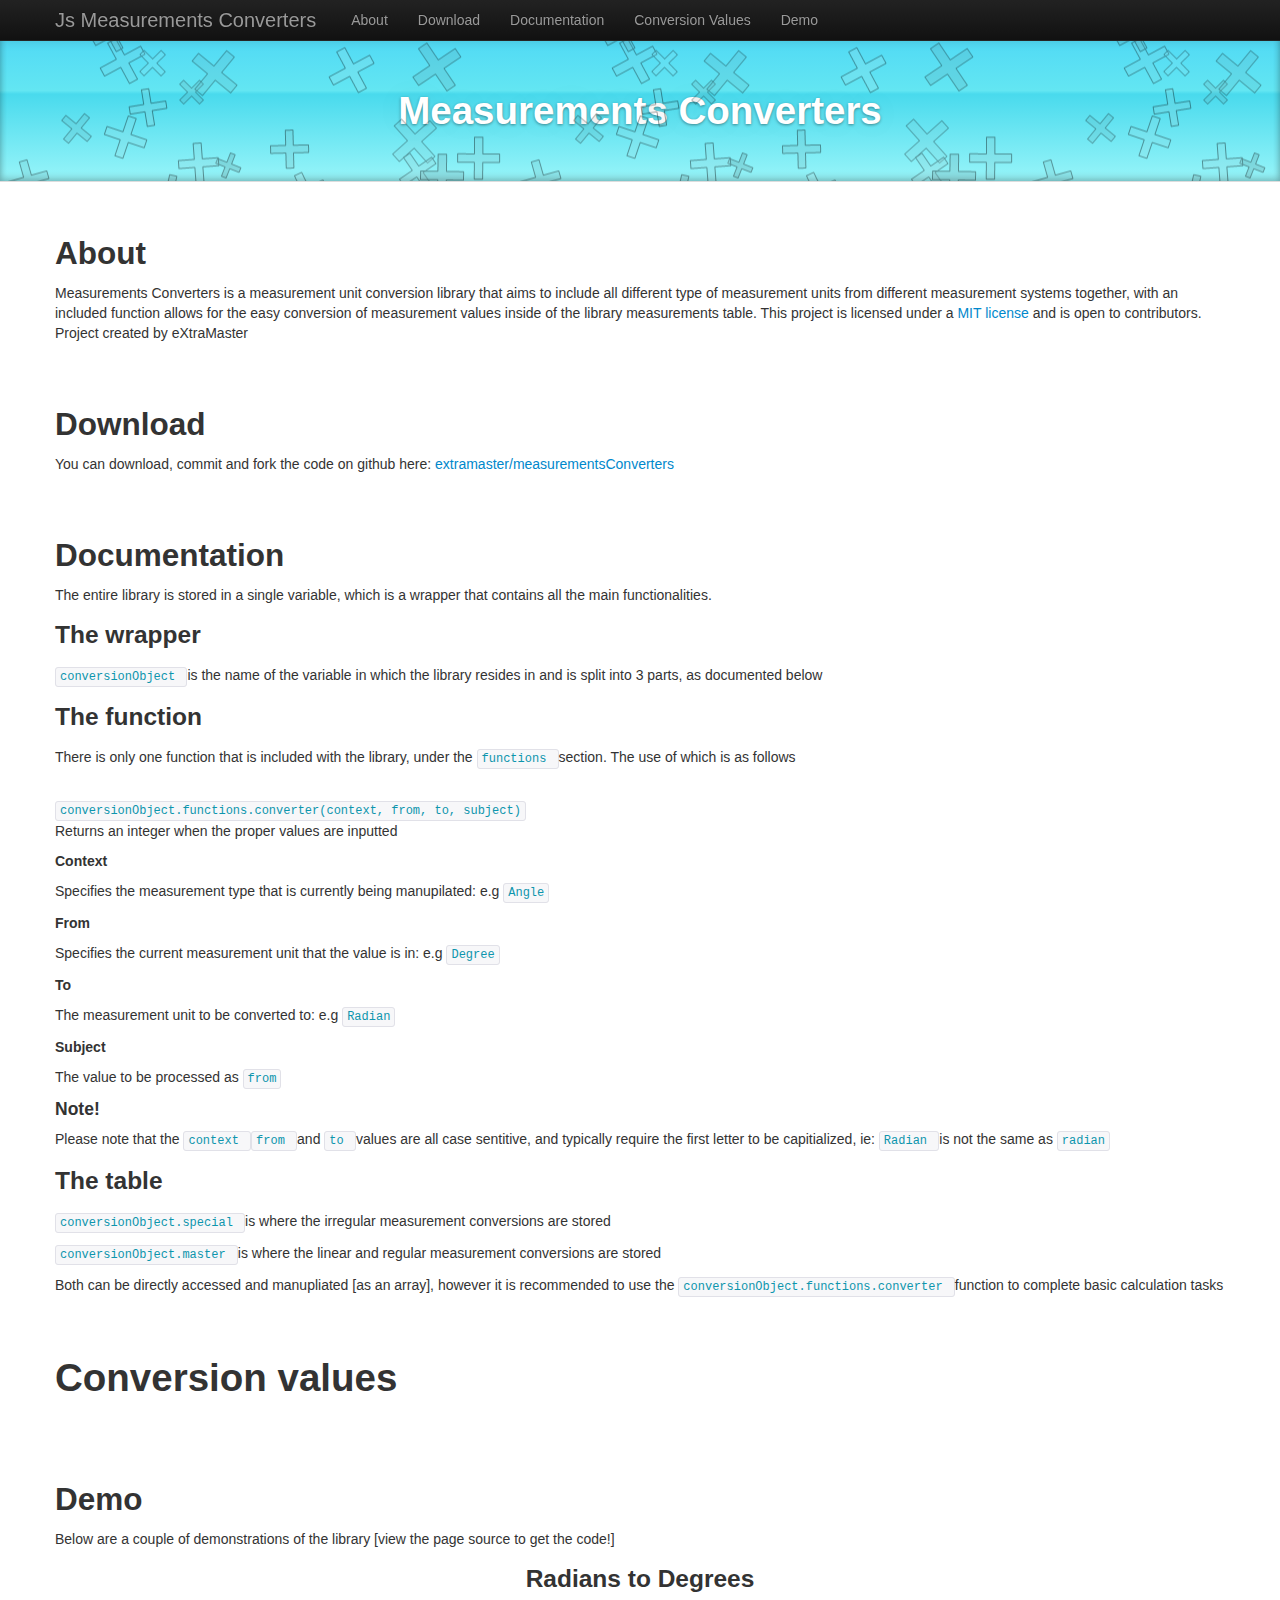
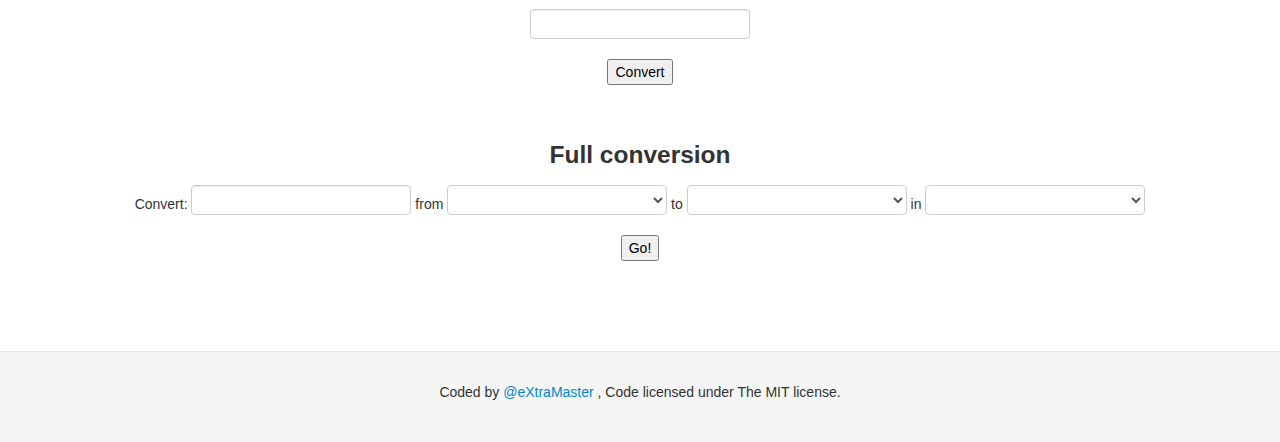
==== measurementsConverters/index.html @ 776a05d0 "creating some pages thing!" ====
<!-- The main project page, uses code from the twitter bootstrap project -->
<!DOCTYPE html>
<html lang="en">
  <head>
    <meta charset="utf-8">
    <title>
      Js Measurements Converters
    </title>
    <meta name="viewport" content="width=device-width, initial-scale=1.0">
    <meta name="description" content="">
    <meta name="author" content="eXtraMaster">
    <!-- Re[Le]vant Bootstrap styles -->
    <link href="bootstrap/css/bootstrap.min.css" rel="stylesheet">
    <link href="bootstrap/css/bootstrap-responsive.min.css" rel="stylesheet">
    <!-- Le HTML5 shim, for IE6-8 support of HTML5 elements -->
    <!--[if lt IE 9]>
<script src="http://html5shim.googlecode.com/svn/trunk/html5.js">
</script>
<![endif]-->
  <!-- Some other CSS meant for the demo only.. -->
  <link href="style.css" rel="stylesheet">
  </head>
  <body>
    <!-- The code that is basically what this entire project revolves around, jQuery isn't needed and also, the code is needed to be ran as soon as the page starts loading.. so at the top of the body it goes.. -->
    <script src="metrics.js">
    </script>
    <div class="navbar navbar-inverse navbar-fixed-top">
      <div class="navbar-inner">
		<div class="container">
          <button type="button" class="btn btn-navbar" data-toggle="collapse" data-target=".nav-collapse">
			<span class="icon-bar">
              </span>
              <span class="icon-bar">
              </span>
              <span class="icon-bar">
              </span>
          </button>
          <a class="brand" href="#head">
            Js Measurements Converters
          </a>
          <div class="nav-collapse collapse">
            <ul class="nav">
              <li id="about-button" class="">
                <a href="#about">
                  About
                </a>
              </li>
              <li id="download-button" class="">
                <a href="#download">
                  Download
                </a>
              </li>
              <li id="docs-button" class="">
                <a href="#docs">
                  Documentation
                </a>
              </li>
              <li id="table-button" class="">
                <a href="#table">
                  Conversion Values
                </a>
              </li>
              <li id="demo-button" class="">
                <a href="#demo">
                  Demo
                </a>
              </li>
            </ul>
          </div>
      </div>
  </div>
  </div>
  <header class="banner subhead" id="head">
    <div class="container">
      <div class="topbarSpacer">
      </div>
      <h1>
        Measurements Converters
      </h1>
    </div>
  </header>
  <section id="about" class="about">
    <div class="container">
      <div class="topbarSpacer">
      </div>
      <h2 id="about" name="about">
        About
      </h2>
      <p>
		Measurements Converters is a measurement unit conversion library that aims to include all different type of measurement units from different measurement systems together, with an included function allows for the easy conversion of measurement values inside of the library measurements table. This project is licensed under a 
      <a href="https://github.com/extramaster/measurementsConverters/blob/master/LICENSE.md">
        MIT license
      </a>
      and is open to contributors. Project created by eXtraMaster
  </h2>
  </div>
  </section>
  <section id="download" class="download">
	<div class="container">
      <div class="topbarSpacer">
      </div>
      <h2 id="download" name="download">
        Download
      </h2>
      <p>
        You can download, commit and fork the code on github here: 
        <a href="https://github.com/extramaster/measurementsConverters">
          extramaster/measurementsConverters
        </a>
      </p>
      </div>
  </div>
</section>
<section id="docs" class="docs">
  <div class="container">
	<div class="topbarSpacer">
  </div>
  <h2 id="documentation" name="documentation">
    Documentation
  </h2>
  <p>
    The entire library is stored in a single variable, which is a wrapper that contains all the main functionalities.
  </p>
  <h3 id="wrapper" name="wrapper">
    The wrapper
  </h3>
  <p>
    <code>
      conversionObject
    </code>
    is the name of the variable in which the library resides in and is split into 3 parts, as documented below
  </p>
  <h3 id="function" name="function">
    The function
  </h3>
  <p>
    There is only one function that is included with the library, under the 
    <code>
      functions
    </code>
    section. The use of which is as follows
  </p>
  <br>
  <code>
    conversionObject.functions.converter(context, from, to, subject)
  </code>
  <p>
    Returns an integer when the proper values are inputted
  </p>
  <h5>
    Context
  </h5>
  <p>
    Specifies the measurement type that is currently being manupilated: e.g 
    <code>
      Angle
    </code>
  </p>
  <h5>
    From
  </h5>
  <p>
    Specifies the current measurement unit that the value is in: e.g 
    <code>
      Degree
    </code>
  </p>
  <h5>
    To
  </h5>
  <p>
    The measurement unit to be converted to: e.g 
    <code>
      Radian
    </code>
  </p>
  <h5>
    Subject
  </h5>
  <p>
    The value to be processed as 
    <code>
      from
    </code>
  </p>
  <h4>
    Note!
  </h4>
  <p>
    Please note that the 
    <code>
      context
    </code>
    <code>
      from
    </code>
    and 
    <code>
      to
    </code>
    values are all case sentitive, and typically require the first letter to be capitialized, ie: 
    <code>
      Radian
    </code>
    is not the same as 
    <code>
      radian
    </code>
  </p>
  <h3>
    The table
  </h3>
  <p>
    <code>
      conversionObject.special
    </code>
    is where the irregular measurement conversions are stored
  </p>
  <p>
    <code>
      conversionObject.master
    </code>
    is where the linear and regular measurement conversions are stored
  </p>
  <p>
    Both can be directly accessed and manupliated [as an array], however it is recommended to use the 
    <code>
      conversionObject.functions.converter
    </code>
    function to complete basic calculation tasks
  </p>
  </div>
</section>
<section id="table" class="table">
  <div class="container">
	<div class="topbarSpacer">
  </div>
  <h1>
    Conversion values
  </h1>
  <noscript>
	You must have javascript enabled to see the table!
  </noscript>
  <table id="masterTable" colspan="8">
	<colgroup colspan="8">
      <col>
      <col class="even">
      <col>
      <col class="even">
      <col>
      <col class="even">
      <col>
      <col class="even">
      </colgroup>
      <thead>
      </thead>
      <tbody id="masterTableBody" colspan="8">
      </tbody>
  </table>
  </div>
</section>
<section id="demo" class="demo">
  <div class="container">
	<div class="topbarSpacer">
  </div>
  <h2>
    Demo
  </h2>
  <p>
    Below are a couple of demonstrations of the library [view the page source to get the code!]
  </p>
  <div class="democontainer">
    <h3>
      Radians to Degrees
    </h3>
    <!-- Lol... The code that's used for the first demo.. Really, do you need this? Read the docs, that'll help you... -->
    <form action="javascript:alert(conversionObject.functions.converter('Angle', 'Degree', 'Radian', document.getElementById('degToRad').value))">
      <p>
        <input type="text" id="degToRad">
      </p>
      <p>
        <input type="submit" value="Convert">
      </p>
    </form>
    <br>
    <h3>
      Full conversion
    </h3>
    <!-- The kinda complex code that powers the second demo, also, see docs.js -->
    <form action="javascript:masterConvert()" id="masterForm">
      <p>
        Convert: 
        <input type="text" id="fullValue">
        from
        <select id="fullFrom">
        </select>
        to
        <select id="fullTo">
        </select>
        in
        <select id="fullContext">
        </select>
      </p>
      <p>
        <input type="submit" value="Go!">
      </p>
    </form>
  </div>
  </div>
</section>
<!-- Footer
================================================== -->
<footer class="footer" id="footer">
  <div class="container">
	<p>
      Coded by 
      <a href="https://www.twitter.com/extradomination">
        @eXtraMaster
      </a>, Code licensed under The MIT license.
  </p>
  </div>
</footer>
<script type="text/javascript" src="docs.js">
</script>
<!-- Re[Le]vant Bootstrap javascript
================================================== -->
<script type="text/javascript" src="bootstrap/js/jquery.min.js">
</script>
<script type="text/javascript" src="bootstrap/js/bootstrap.min.js">
</script>
</body>
</html>
---- measurementsConverters/style.css ----
.topbarSpacer {
    height: 41px;
}

#masterTable {
    table-layout: fixed;
    max-width: 100%;
    width: 100%;
    background-color: #BFEBFF;
    border-radius: 20px;
}

#masterTable tr {
    width: 100%;
}

#masterTable td {
    word-wrap: break-word;
    border: 0px;
    padding: 0px;
    margin: 0px;
}

.context {
    background-color: #00DBDB;
    color: white;
}

.even {
    background-color: #9EE1FF;
}

.footer {
    text-align: center;
    padding: 30px 0;
    margin-top: 70px;
    border-top: 1px solid #E5E5E5;
    background-color: whiteSmoke;
}

.subhead {
    text-align: left;
    border-bottom: 1px solid #DDD;
}

code {
    color: #0D95AD !important;
}

.banner {
    position: relative;
    padding: 40px 0;
    color: white;
    text-align: center;
    text-shadow: 0 1px 3px rgba(0, 0, 0, .4), 0 0 30px rgba(0, 0, 0, .075);
    background: rgb(66,208,247);
    background: -moz-linear-gradient(top, rgba(66,208,247,1) 0%, rgba(99,230,242,1) 50%, rgba(73,218,237,1) 52%, rgba(152,245,249,1) 100%);
    background: -webkit-gradient(linear, left top, left bottom, color-stop(0%,rgba(66,208,247,1)), color-stop(50%,rgba(99,230,242,1)), color-stop(52%,rgba(73,218,237,1)), color-stop(100%,rgba(152,245,249,1)));
    background: -webkit-linear-gradient(top, rgba(66,208,247,1) 0%,rgba(99,230,242,1) 50%,rgba(73,218,237,1) 52%,rgba(152,245,249,1) 100%);
    background: -o-linear-gradient(top, rgba(66,208,247,1) 0%,rgba(99,230,242,1) 50%,rgba(73,218,237,1) 52%,rgba(152,245,249,1) 100%);
    background: -ms-linear-gradient(top, rgba(66,208,247,1) 0%,rgba(99,230,242,1) 50%,rgba(73,218,237,1) 52%,rgba(152,245,249,1) 100%);
    background: linear-gradient(to bottom, rgba(66,208,247,1) 0%,rgba(99,230,242,1) 50%,rgba(73,218,237,1) 52%,rgba(152,245,249,1) 100%);
    filter: progid:DXImageTransform.Microsoft.gradient( startColorstr='#42d0f7', endColorstr='#98f5f9',GradientType=0 );
    -webkit-box-shadow: inset 0 3px 7px rgba(0, 0, 0, .2), inset 0 -3px 7px rgba(0, 0, 0, .2);
    -moz-box-shadow: inset 0 3px 7px rgba(0,0,0,.2), inset 0 -3px 7px rgba(0,0,0,.2);
    box-shadow: inset 0 3px 7px rgba(0, 0, 0, .2), inset 0 -3px 7px rgba(0, 0, 0, .2);
}

.banner::after {
    content: '';
    display: block;
    position: absolute;
    top: 0;
    right: 0;
    bottom: 0;
    left: 0;
    background: url(background.png) repeat center center;
    opacity: .4;
}

.democontainer {
    text-align: center;
}
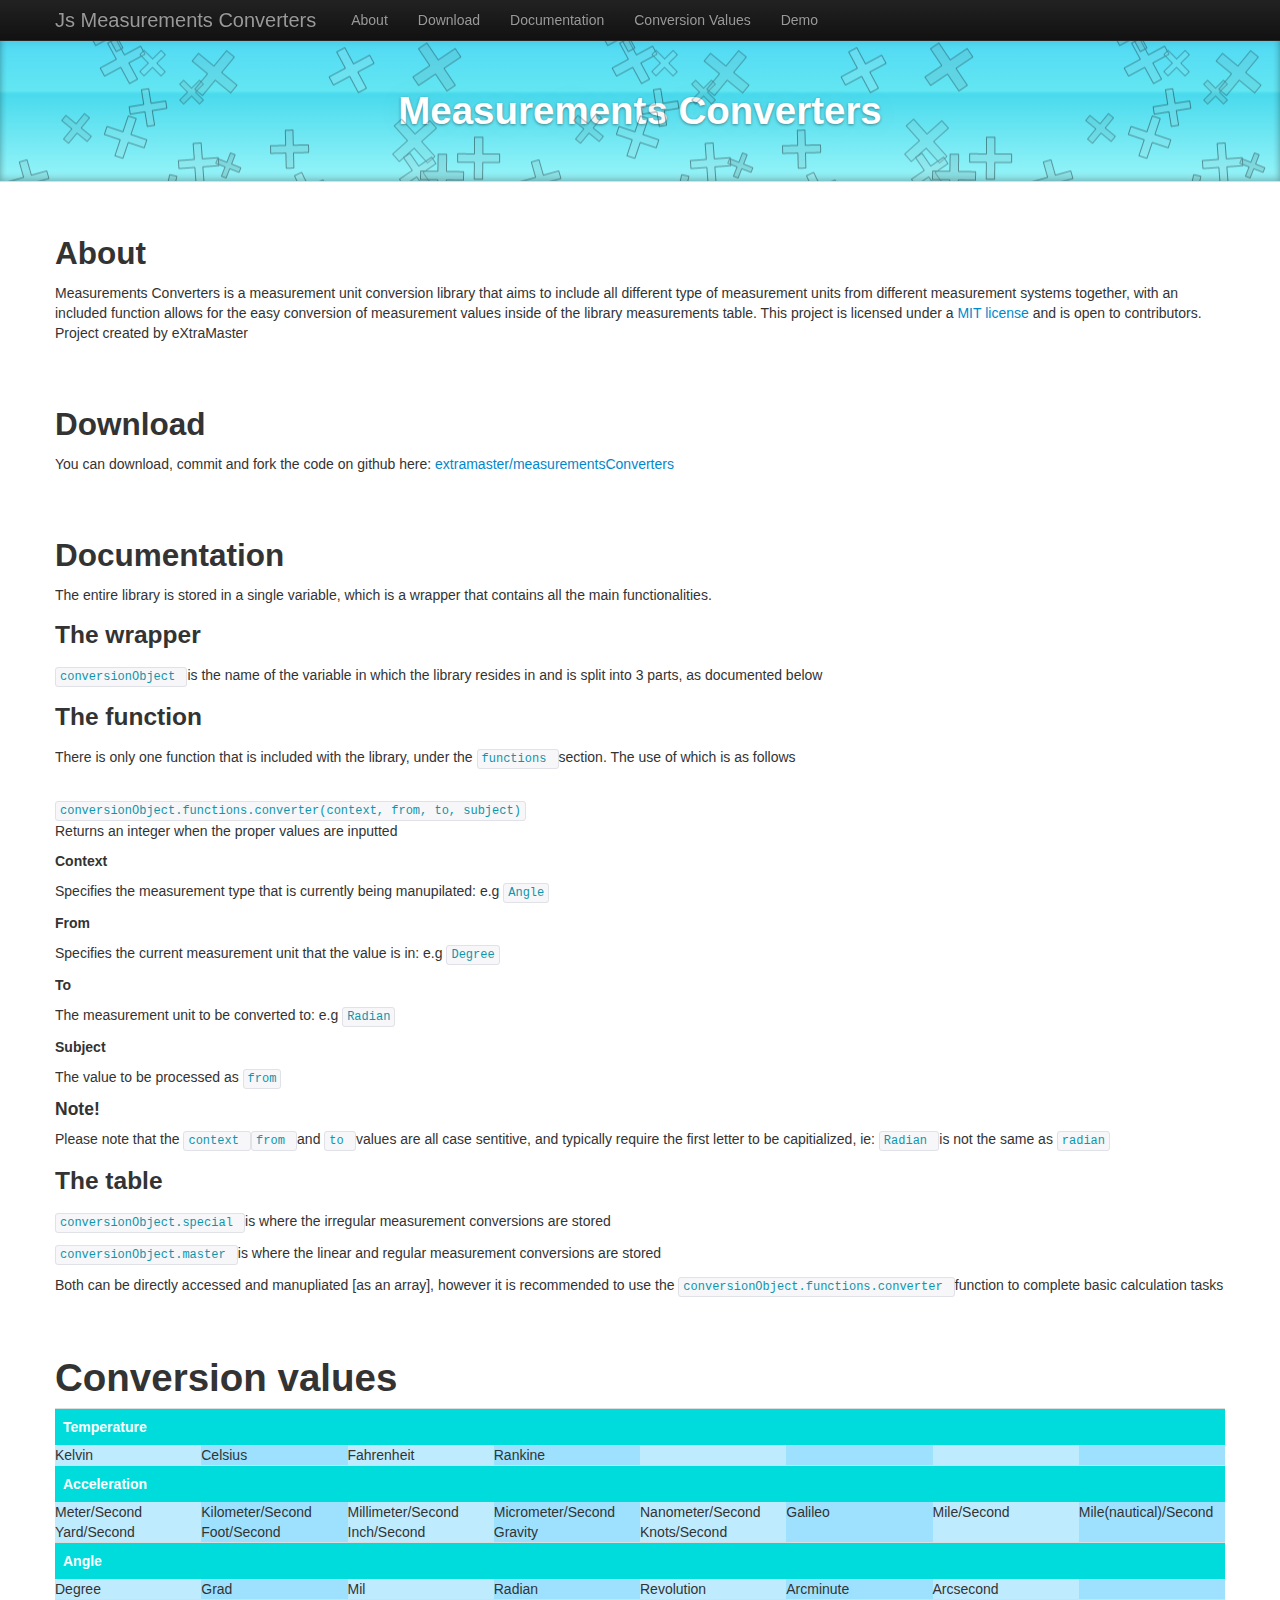
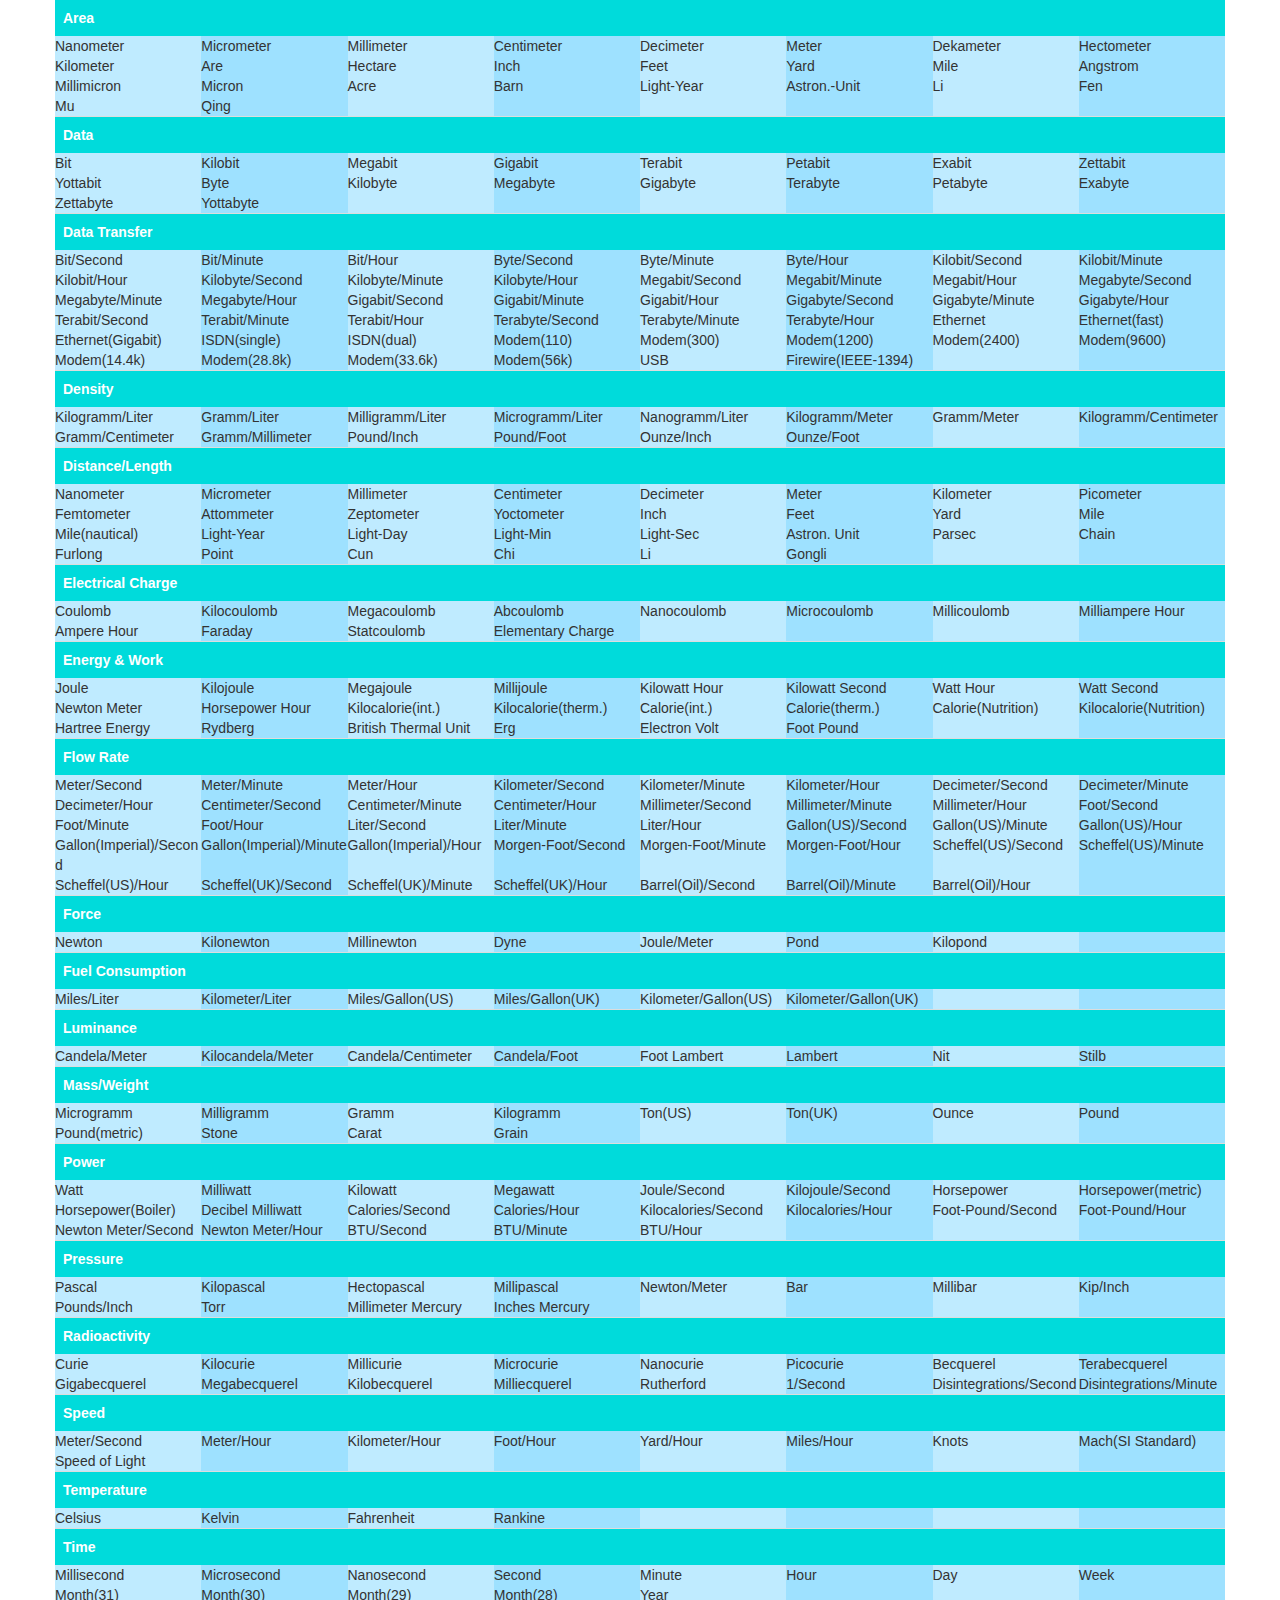
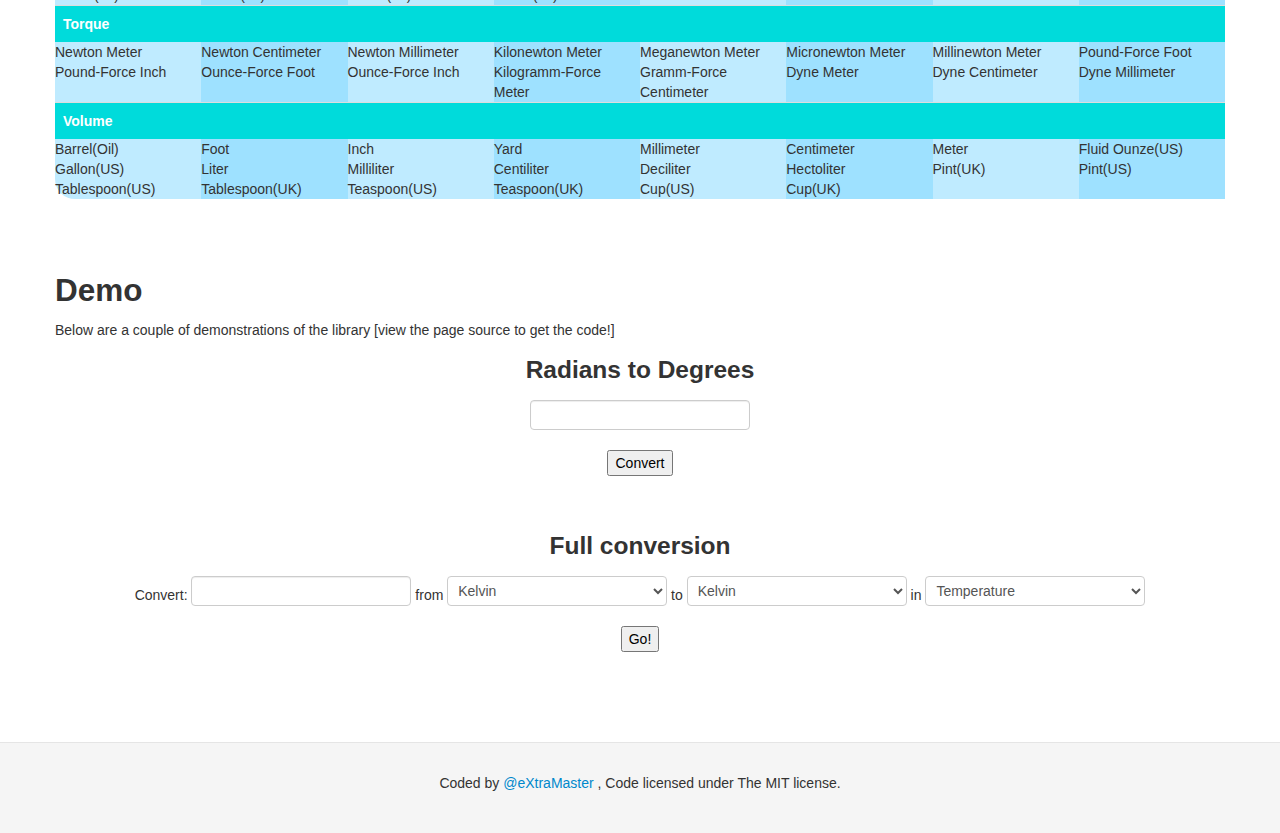
==== commit 4a1f6496: "Updated scripts" ====
(no text change in the page or its own stylesheets)
